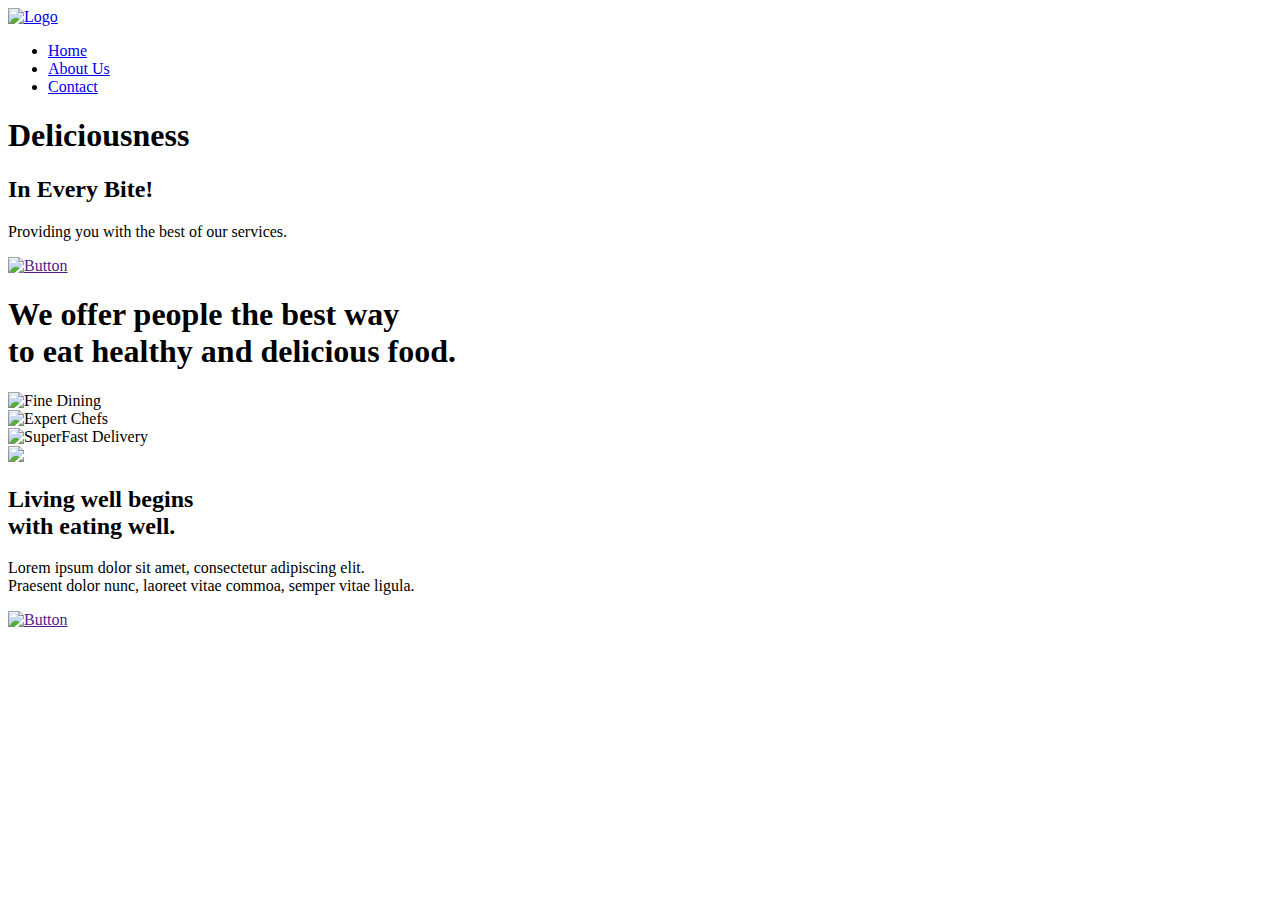
==== index.html @ 7bf6bc27 "update : file structure" ====
<!DOCTYPE html>
<html lang="en">
<head>
    <meta charset="UTF-8">
    <meta http-equiv="X-UA-Compatible" content="IE=edge">
    <meta name="viewport" content="width=device-width, initial-scale=1.0">
   <title> Feastzilla Website Design </title>
    <link rel="stylesheet" href="mystyles.css">
    <link rel="preconnect" href="https://fonts.googleapis.com">
<link rel="preconnect" href="https://fonts.gstatic.com" crossorigin>
<link href="https://fonts.googleapis.com/css2?family=El+Messiri:wght@400;500;600;700&display=swap" rel="stylesheet">
</head>
<body>
    <section class="header">
        <nav>
            <a href="imdex.html"><img src="Images/Logo.png" alt="Logo"></a>
            <div class="nav-links">
                <ul>
                    <li><a href=" ">Home</a></li>
                    <li><a href=" ">About Us</a></li>
                    <li><a href=" ">Contact</a></li>
                </ul>
            </div>
        </nav>
        <div class="text-box">
            <h1>Deliciousness</h1>
            <h2>In Every Bite!</h2>
            <p>Providing you with the best of our services.</p>
            <a href="" class="btn"><img src="Images/Button.png" alt="Button"></a>
        </div>
    </section>
<!------------------------Cards----------------------->
    <section class="cards">
        <h1>We offer people the best way<br>
        to eat healthy and delicious food.</h1>
        
        <div class="row"> 
            <div class="cards-col">
                <img src="Images/card_1.png" alt="Fine Dining"> 
            </div>
            <div class="cards-col">
                <img src="Images/card_2.png" alt="Expert Chefs"> 
            </div>
            <div class="cards-col">
                <img src="Images/Card_3.png" alt="SuperFast Delivery"> 
            </div>
        </div>  
    </section>
<!------------------------About Us--------------------->
    <section>
        <div class="about-picture"><img src="Images/food_2.png"></div>
        <div class="text">
            <h2>Living well begins<br>
        with eating well.</h2>
            <p>Lorem ipsum dolor sit amet, consectetur adipiscing elit.<br>
            Praesent dolor nunc, laoreet vitae commoa, semper vitae ligula.</p>
            <a href="" class="btn"><img src="Images/Button2.png" alt="Button"></a>
        </div>
     </section>
<!------------------------Footer--------------------->
    <section class="footer">
    </section>
</body>
</html>
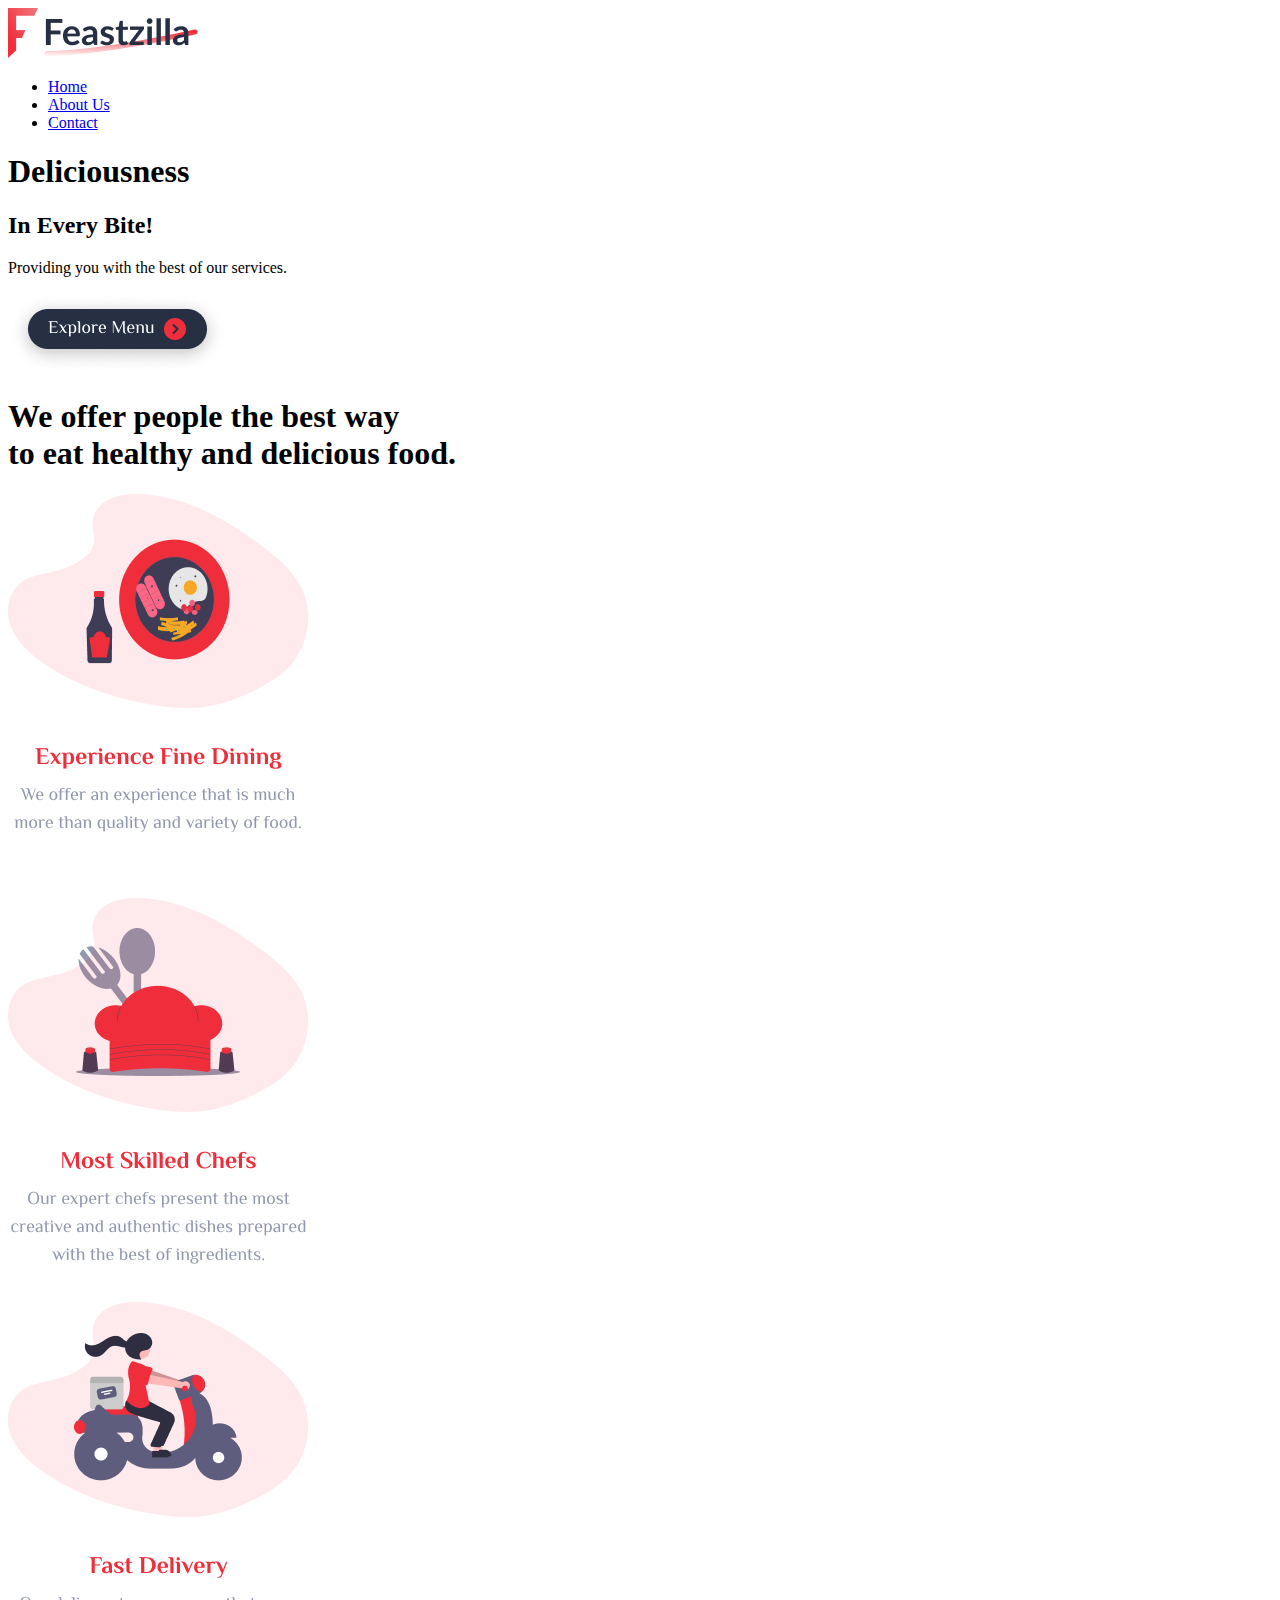
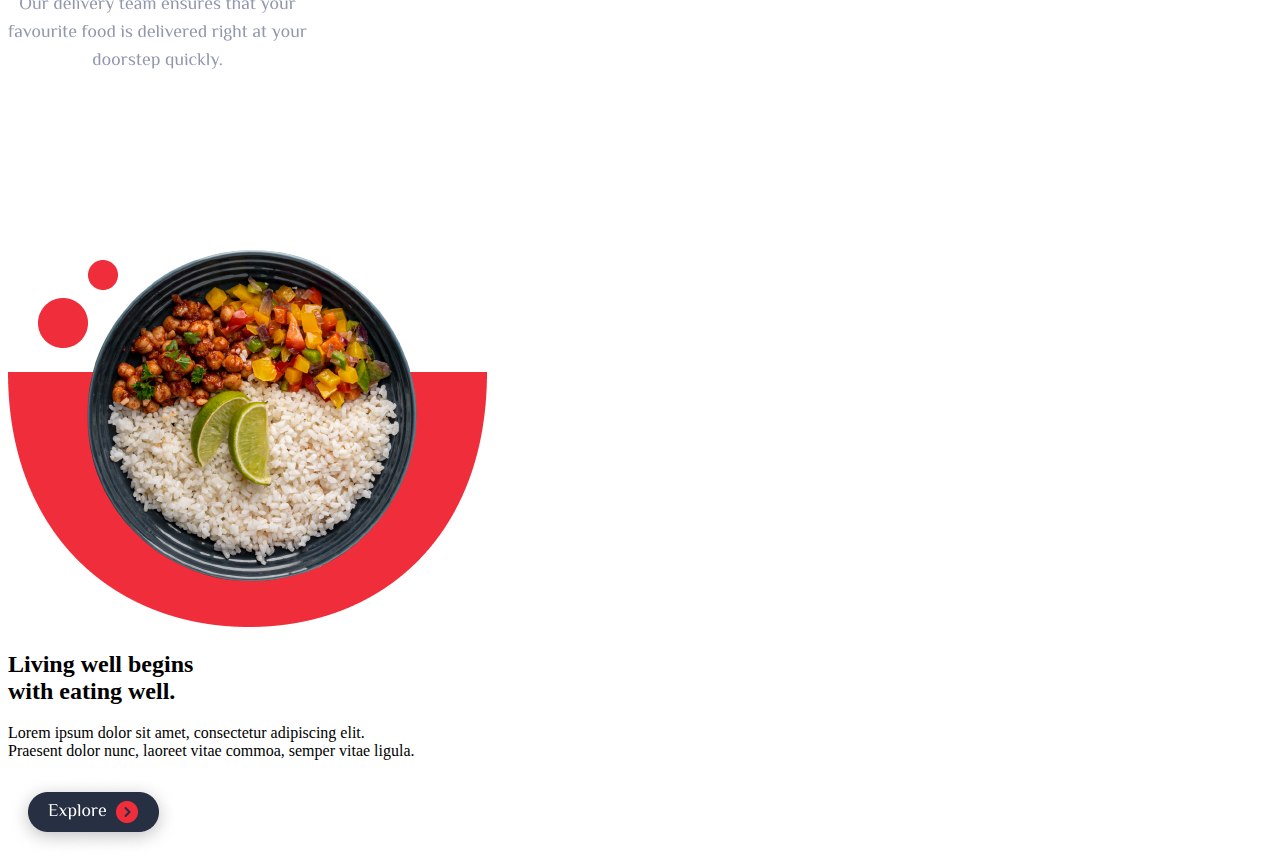
==== commit 4b12b95a: "update : file structure" ====
--- a/index.html
+++ b/index.html
@@ -1,19 +1,21 @@
 <!DOCTYPE html>
 <html lang="en">
+
 <head>
     <meta charset="UTF-8">
     <meta http-equiv="X-UA-Compatible" content="IE=edge">
     <meta name="viewport" content="width=device-width, initial-scale=1.0">
-   <title> Feastzilla Website Design </title>
-    <link rel="stylesheet" href="mystyles.css">
+    <title> Feastzilla Website Design </title>
+    <link rel="stylesheet" href="styles.css">
     <link rel="preconnect" href="https://fonts.googleapis.com">
-<link rel="preconnect" href="https://fonts.gstatic.com" crossorigin>
-<link href="https://fonts.googleapis.com/css2?family=El+Messiri:wght@400;500;600;700&display=swap" rel="stylesheet">
+    <link rel="preconnect" href="https://fonts.gstatic.com" crossorigin>
+    <link href="https://fonts.googleapis.com/css2?family=El+Messiri:wght@400;500;600;700&display=swap" rel="stylesheet">
 </head>
+
 <body>
     <section class="header">
         <nav>
-            <a href="imdex.html"><img src="Images/Logo.png" alt="Logo"></a>
+            <a href="index.html"><img src="Images/Logo.png" alt="Logo"></a>
             <div class="nav-links">
                 <ul>
                     <li><a href=" ">Home</a></li>
@@ -29,36 +31,37 @@
             <a href="" class="btn"><img src="Images/Button.png" alt="Button"></a>
         </div>
     </section>
-<!------------------------Cards----------------------->
+    <!------------------------Cards----------------------->
     <section class="cards">
         <h1>We offer people the best way<br>
-        to eat healthy and delicious food.</h1>
-        
-        <div class="row"> 
+            to eat healthy and delicious food.</h1>
+
+        <div class="row">
             <div class="cards-col">
-                <img src="Images/card_1.png" alt="Fine Dining"> 
+                <img src="Images/card_1.png" alt="Fine Dining">
             </div>
             <div class="cards-col">
-                <img src="Images/card_2.png" alt="Expert Chefs"> 
+                <img src="Images/card_2.png" alt="Expert Chefs">
             </div>
             <div class="cards-col">
-                <img src="Images/Card_3.png" alt="SuperFast Delivery"> 
+                <img src="Images/Card_3.png" alt="SuperFast Delivery">
             </div>
-        </div>  
+        </div>
     </section>
-<!------------------------About Us--------------------->
+    <!------------------------About Us--------------------->
     <section>
         <div class="about-picture"><img src="Images/food_2.png"></div>
         <div class="text">
             <h2>Living well begins<br>
-        with eating well.</h2>
+                with eating well.</h2>
             <p>Lorem ipsum dolor sit amet, consectetur adipiscing elit.<br>
-            Praesent dolor nunc, laoreet vitae commoa, semper vitae ligula.</p>
+                Praesent dolor nunc, laoreet vitae commoa, semper vitae ligula.</p>
             <a href="" class="btn"><img src="Images/Button2.png" alt="Button"></a>
         </div>
-     </section>
-<!------------------------Footer--------------------->
+    </section>
+    <!------------------------Footer--------------------->
     <section class="footer">
     </section>
 </body>
-</html>
+
+</html>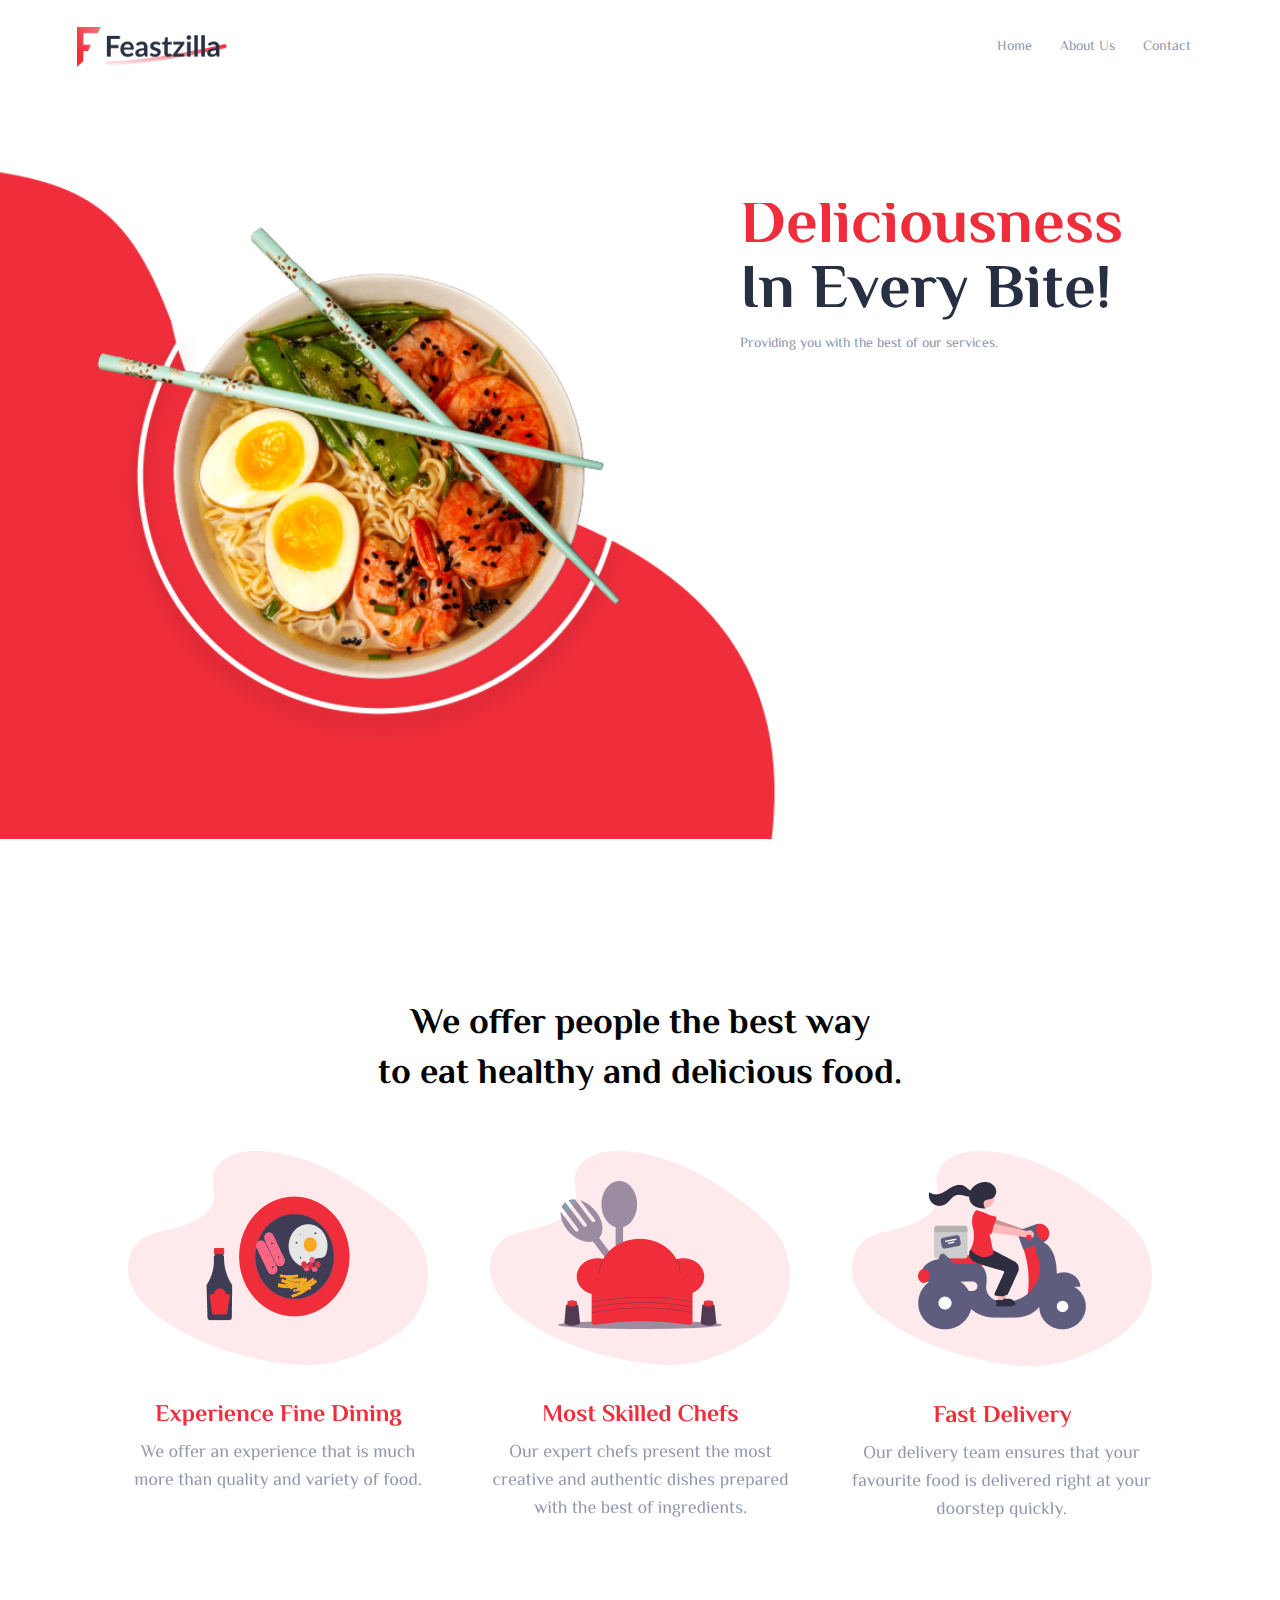
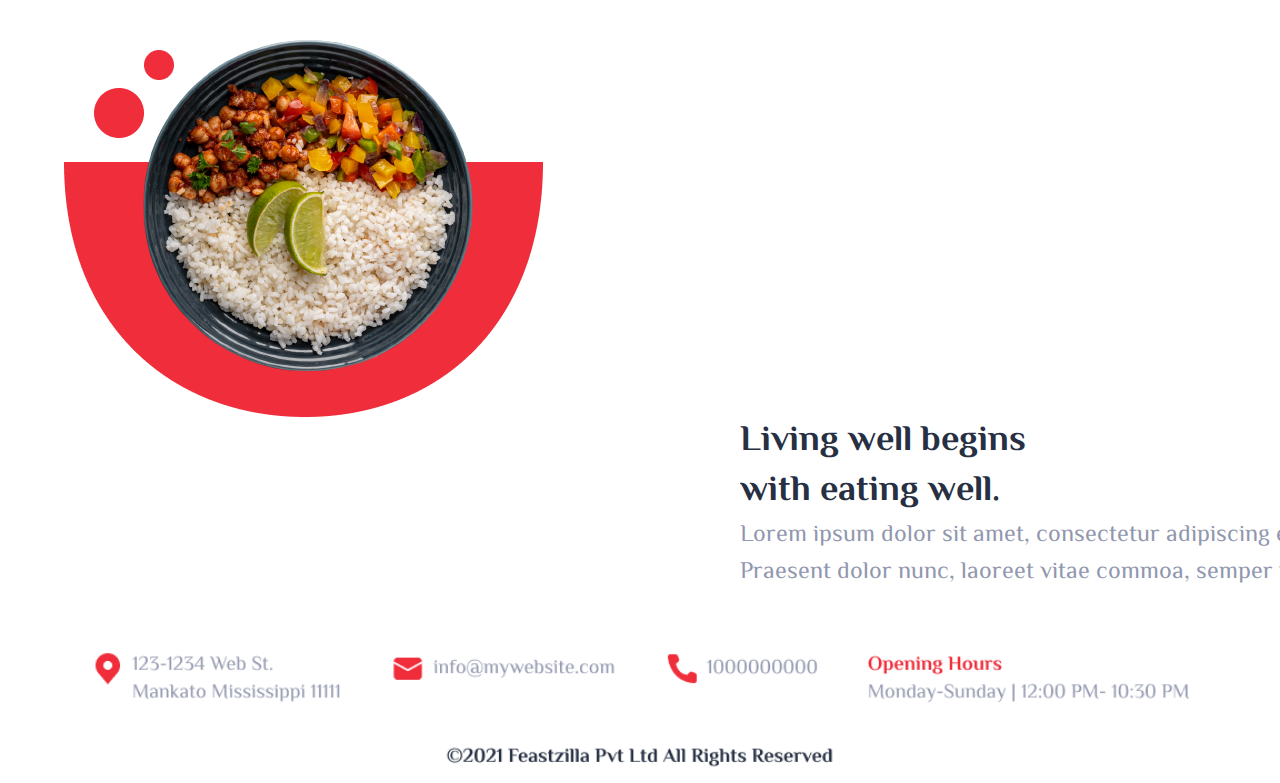
==== commit e06ad746: "update : css import" ====
--- a/index.html
+++ b/index.html
@@ -6,7 +6,7 @@
     <meta http-equiv="X-UA-Compatible" content="IE=edge">
     <meta name="viewport" content="width=device-width, initial-scale=1.0">
     <title> Feastzilla Website Design </title>
-    <link rel="stylesheet" href="styles.css">
+    <link rel="stylesheet" href="./style.css">
     <link rel="preconnect" href="https://fonts.googleapis.com">
     <link rel="preconnect" href="https://fonts.gstatic.com" crossorigin>
     <link href="https://fonts.googleapis.com/css2?family=El+Messiri:wght@400;500;600;700&display=swap" rel="stylesheet">
--- a/style.css
+++ b/style.css
@@ -0,0 +1,147 @@
+/**, *::after, *::before{
+    margin: 0;
+    padding: 0;
+    box-sizing: border-box;
+}
+
+html{
+    scroll-behavior: smooth;
+}
+
+body{
+    font-size: 1rem;
+}*/
+*{
+    margin: 0;
+    padding: 0;
+    font-family: 'El Messiri', sans-serif;
+    overflow-x: hidden;
+}
+.header{
+    min-height: 100vh;
+    width: 100%;
+    background-image: url(Images/vector.png);
+    background-position: left;
+    background-size: contain;
+    background-repeat: no-repeat;
+    position: relative;
+}
+nav{
+    display: flex;
+    padding: 2% 6%;
+    justify-content: space-between;
+    align-items: center;
+}
+nav img{
+    width: 150px;
+}
+
+.nav-links {
+    flex: 1;
+    text-align: right;
+}
+
+.nav-links ul li {
+    list-style: none;
+    display: inline-block;
+    padding: 8px 12px;
+    position: relative;
+}
+.nav-links ul li a{
+    color: #9197AE;
+    text-decoration: none;
+    font-size: 14px;
+}
+.nav-links ul li::after{
+    content: '';
+    width: 0%;
+    height: 2px;
+    background: #F02D3A ;
+    display: block;
+    margin: auto;
+    transition: 0.5s;
+}
+.nav-links ul li:hover::after{
+    width: 100%;
+}
+.text-box {
+    width: 300%;
+    margin-top: 100px;
+    margin-left: 100px;
+    position: relative;
+    top: 50%;
+    left: 50%;
+}
+.text-box h1{
+    font-size: 62px;
+    color: #F02D3A !important;
+    font-weight:bold;
+}
+
+.text-box h2{
+    font-size: 62px;
+    color: #273043 !important;
+    font-weight:bold;
+    line-height: 80px;
+}
+
+.text-box p {
+    /*margin: 10px 0 40px;*/
+    font-size: 14px; 
+    color: #9197AE !important;
+}
+.btn{
+    display: inline-block;
+    position: absolute;
+}
+/* ------Cards------ */
+.cards{
+    margin-top: 3%;
+    width: 80%;
+    margin: auto;
+    text-align: center;
+    padding-top: 100px;
+}
+h1{
+    font-size: 36px;
+    font-weight: bold;
+    line-height: 50px;
+}
+.row{
+    margin-top: 5%;
+    display: flex;
+    justify-content: space-between;
+}
+/* ------About Us------ */
+.about-picture{
+    margin-top: -5%;
+    display: flex;
+    margin-left: 5%;
+}
+.text {
+    width: 300%;
+    margin-left: 100px;
+    position: relative;
+    left: 50%;
+}
+.text h2{
+    font-size: 36px;
+    color: #273043 !important;
+    font-weight:bold;
+    line-height: 50px;
+}
+
+.text p {
+    /*margin: 10px 0 40px;*/
+    font-size: 24px; 
+    color: #9197AE !important;
+}
+.footer{
+    padding-top: 15%;
+    width: 100%;
+    background-image: url(Images/Footer.png);
+    background-position: center;
+    background-size: contain;
+    background-repeat: no-repeat;
+    position: relative;
+}
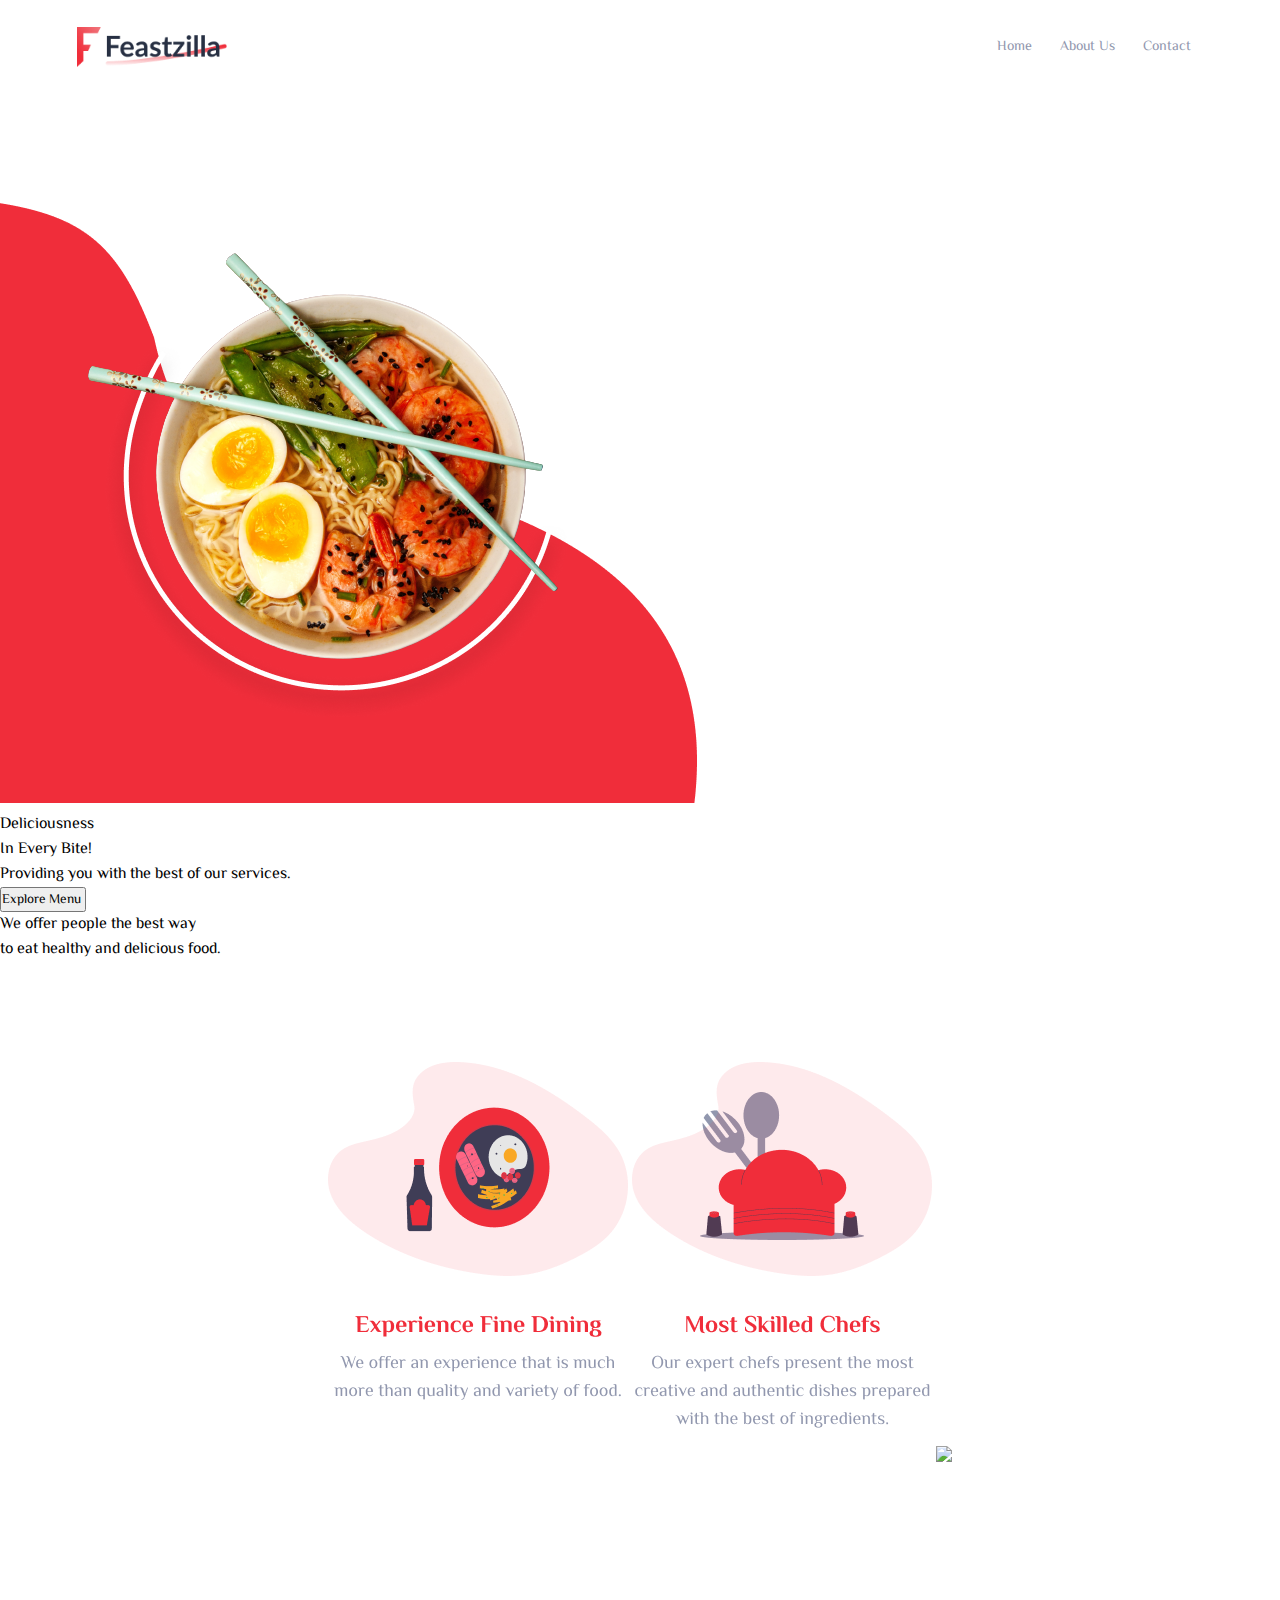
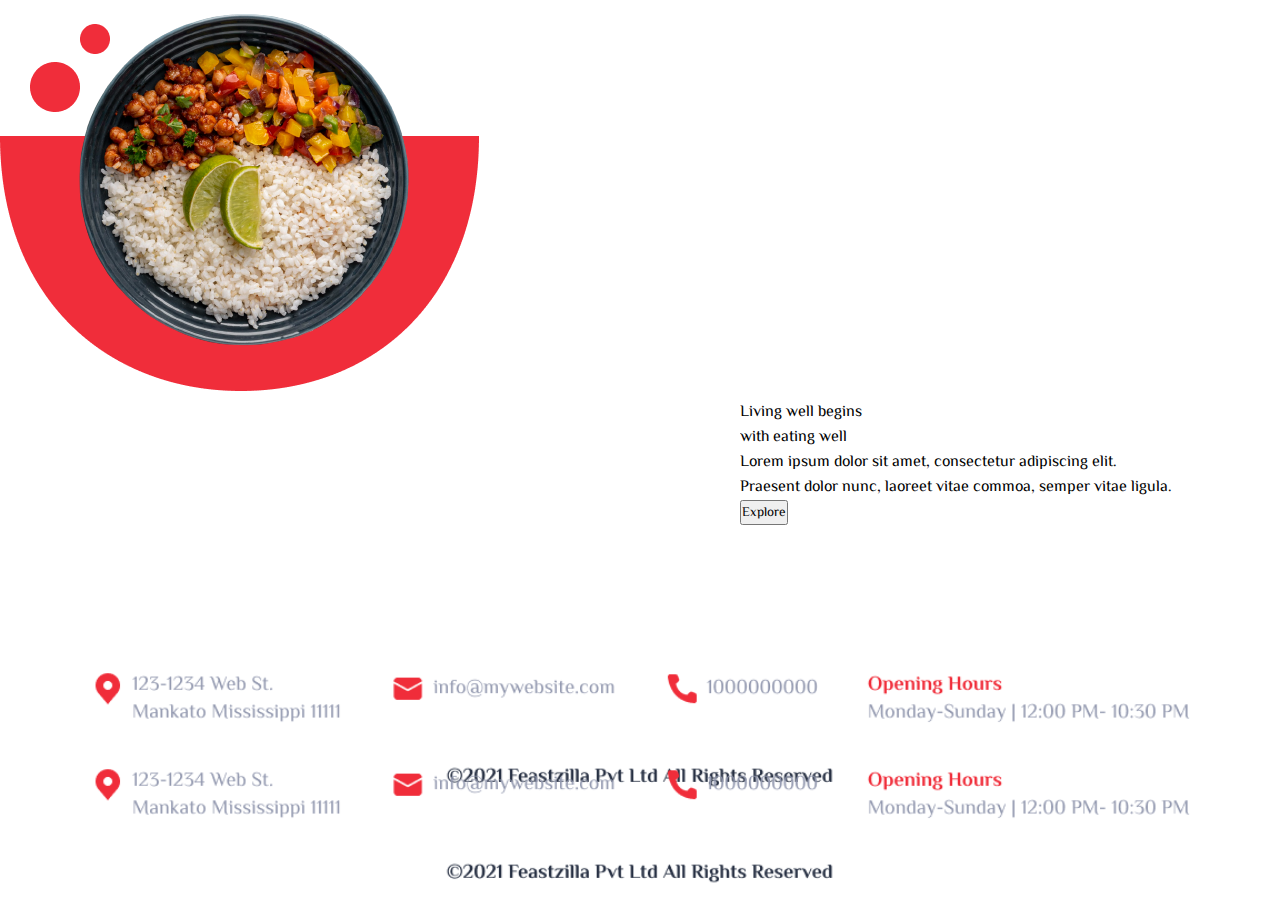
==== commit cf9abe10: "bugfix: Page changes" ====
--- a/index.html
+++ b/index.html
@@ -1,67 +1,80 @@
 <!DOCTYPE html>
 <html lang="en">
+  <head>
+    <meta charset="UTF-8" />
+    <meta http-equiv="X-UA-Compatible" content="IE=edge" />
+    <meta name="viewport" content="width=device-width, initial-scale=1.0" />
+    <title>Feastzilla Website Design</title>
+    <link rel="stylesheet" href="./style.css" />
+    <link rel="preconnect" href="https://fonts.googleapis.com" />
+    <link rel="preconnect" href="https://fonts.gstatic.com" crossorigin />
+    <link
+      href="https://fonts.googleapis.com/css2?family=El+Messiri:wght@400;500;600;700&display=swap"
+      rel="stylesheet"
+    />
+  </head>
 
-<head>
-    <meta charset="UTF-8">
-    <meta http-equiv="X-UA-Compatible" content="IE=edge">
-    <meta name="viewport" content="width=device-width, initial-scale=1.0">
-    <title> Feastzilla Website Design </title>
-    <link rel="stylesheet" href="./style.css">
-    <link rel="preconnect" href="https://fonts.googleapis.com">
-    <link rel="preconnect" href="https://fonts.gstatic.com" crossorigin>
-    <link href="https://fonts.googleapis.com/css2?family=El+Messiri:wght@400;500;600;700&display=swap" rel="stylesheet">
-</head>
+  <body>
+    <!--Navigation-->
+    <header>
+      <nav class="nav root">
+        <a href="#home" class="logo"
+          ><img draggable="false" src="Images/Logo.png" alt="Logo"
+        /></a>
+        <div class="nav-links">
+          <ul>
+            <li><a href="#home">Home</a></li>
+            <li><a href="#about">About Us</a></li>
+            <li><a href="#contact">Contact</a></li>
+          </ul>
+        </div>
+      </nav>
+    </header>
+    <section class="landing" id="home">
+      <div class="hero-image">
+        <img draggable="false" src="./Images/vector.png" alt="" />
+      </div>
+      <div class="hero-text">
+        <div class="primary-text">Deliciousness</div>
+        <div class="primary-text dark">In Every Bite!</div>
+        <div class="secondary-text">
+          Providing you with the best of our services.
+        </div>
+        <button class="hero-button">
+          Explore Menu
+          <img draggable="false" src="./Images/chevron.png" alt="" />
+        </button>
+      </div>
+    </section>
 
-<body>
-    <section class="header">
-        <nav>
-            <a href="index.html"><img src="Images/Logo.png" alt="Logo"></a>
-            <div class="nav-links">
-                <ul>
-                    <li><a href=" ">Home</a></li>
-                    <li><a href=" ">About Us</a></li>
-                    <li><a href=" ">Contact</a></li>
-                </ul>
-            </div>
-        </nav>
-        <div class="text-box">
-            <h1>Deliciousness</h1>
-            <h2>In Every Bite!</h2>
-            <p>Providing you with the best of our services.</p>
-            <a href="" class="btn"><img src="Images/Button.png" alt="Button"></a>
+    <section class="about" id="about">
+      <div class="about-text">
+        <p>We offer people the best way</p>
+        <p>to eat healthy and delicious food.</p>
+      </div>
+      <div class="cards">
+        <img draggable="false" class="img" src="./Images/card_1.png" />
+        <img draggable="false" class="img" src="./Images/card_2.png" />
+        <img draggable="false" class="img" src="./Images/card_3.png" />
+      </div>
+    </section>
+
+    <section class="contact" id="contact">
+      <div class="image">
+        <img draggable="false" src="./Images/food_2.png" alt="" />
+      </div>
+      <div class="text">
+        <div class="primary-text">Living well begins</div>
+        <div class="primary-text dark">with eating well</div>
+        <div class="secondary-text">
+          Lorem ipsum dolor sit amet, consectetur adipiscing elit.<br />
+          Praesent dolor nunc, laoreet vitae commoa, semper vitae ligula.
         </div>
+        <button class="hero-button">
+          Explore<img draggable="false" src="./Images/chevron.png" alt="" />
+        </button>
+      </div>
+      <img draggable="false" src="./Images/Footer.png" alt="" class="footer" />
     </section>
-    <!------------------------Cards----------------------->
-    <section class="cards">
-        <h1>We offer people the best way<br>
-            to eat healthy and delicious food.</h1>
-
-        <div class="row">
-            <div class="cards-col">
-                <img src="Images/card_1.png" alt="Fine Dining">
-            </div>
-            <div class="cards-col">
-                <img src="Images/card_2.png" alt="Expert Chefs">
-            </div>
-            <div class="cards-col">
-                <img src="Images/Card_3.png" alt="SuperFast Delivery">
-            </div>
-        </div>
-    </section>
-    <!------------------------About Us--------------------->
-    <section>
-        <div class="about-picture"><img src="Images/food_2.png"></div>
-        <div class="text">
-            <h2>Living well begins<br>
-                with eating well.</h2>
-            <p>Lorem ipsum dolor sit amet, consectetur adipiscing elit.<br>
-                Praesent dolor nunc, laoreet vitae commoa, semper vitae ligula.</p>
-            <a href="" class="btn"><img src="Images/Button2.png" alt="Button"></a>
-        </div>
-    </section>
-    <!------------------------Footer--------------------->
-    <section class="footer">
-    </section>
-</body>
-
-</html>+  </body>
+</html>
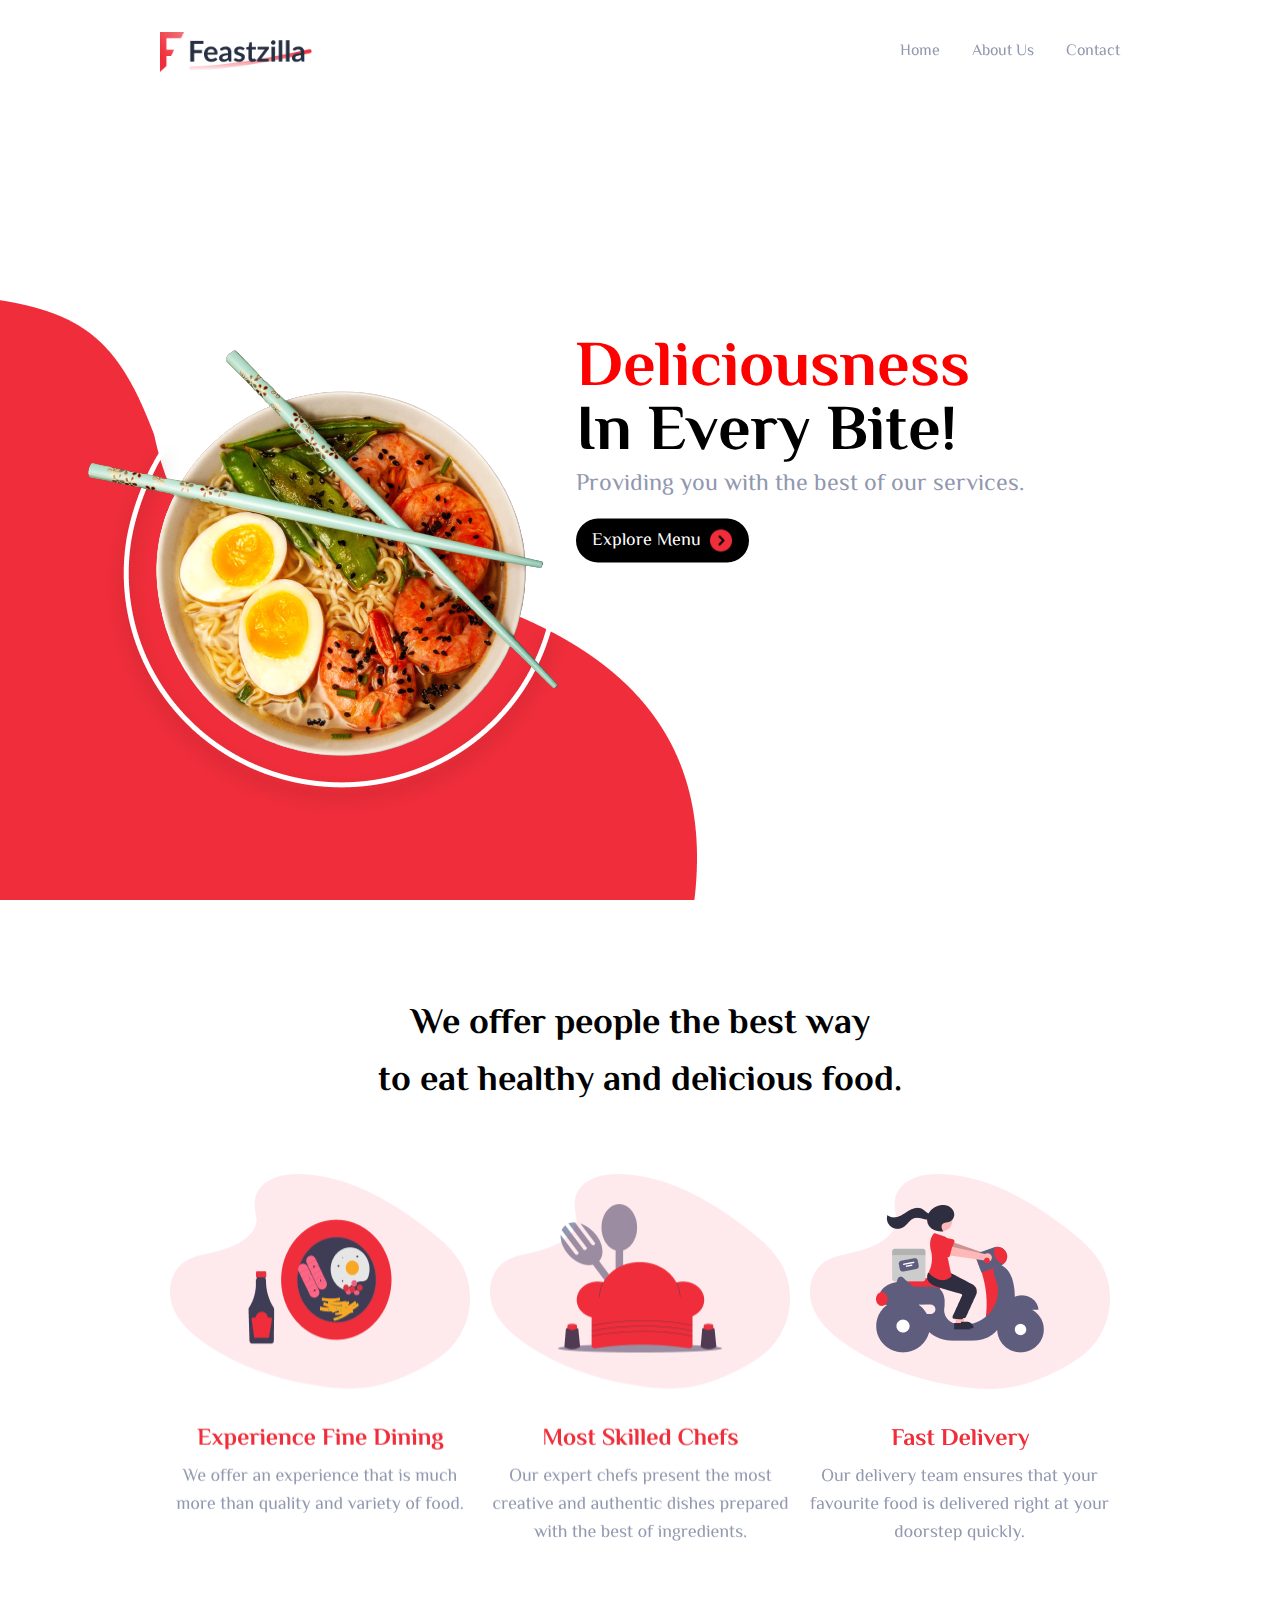
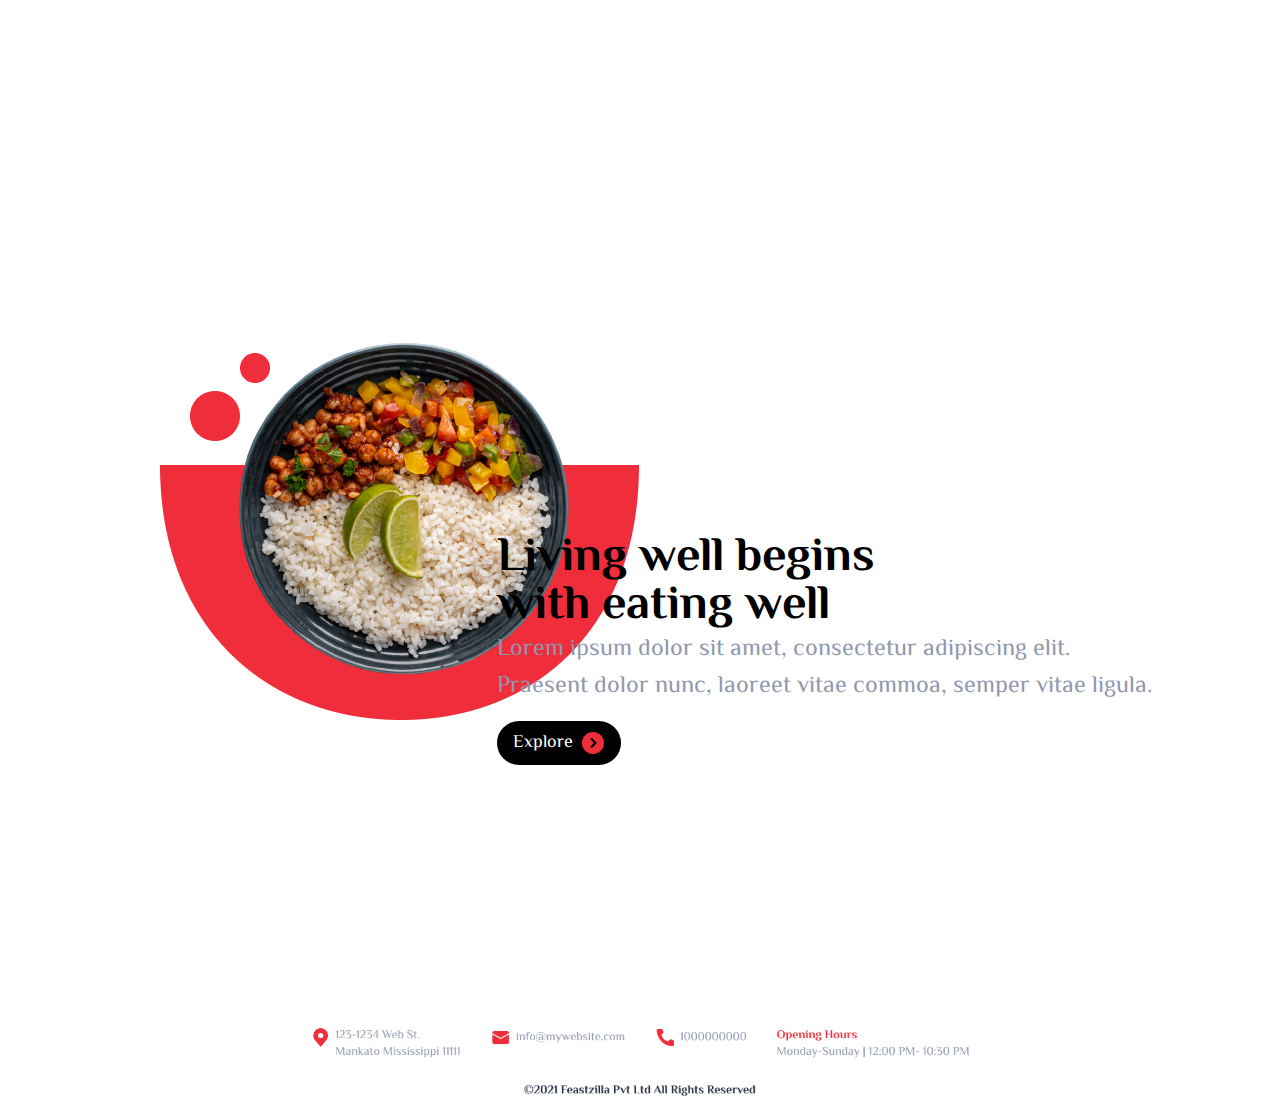
==== commit 856b3083: "bugfix : image issue resolved" ====
--- a/index.html
+++ b/index.html
@@ -55,7 +55,7 @@
       <div class="cards">
         <img draggable="false" class="img" src="./Images/card_1.png" />
         <img draggable="false" class="img" src="./Images/card_2.png" />
-        <img draggable="false" class="img" src="./Images/card_3.png" />
+        <img draggable="false" class="img" src="./Images/Card_3.png" />
       </div>
     </section>
 
--- a/style.css
+++ b/style.css
@@ -1,147 +1,191 @@
-/**, *::after, *::before{
-    margin: 0;
-    padding: 0;
-    box-sizing: border-box;
+*,
+*::after,
+*::before {
+  margin: 0;
+  padding: 0;
+  box-sizing: border-box;
+  font-family: "El Messiri", sans-serif;
 }
 
-html{
-    scroll-behavior: smooth;
+html {
+  scroll-behavior: smooth;
+  overflow-x: hidden;
+  -moz-user-select: none;
+  user-select: none;
 }
 
-body{
-    font-size: 1rem;
-}*/
-*{
-    margin: 0;
-    padding: 0;
-    font-family: 'El Messiri', sans-serif;
-    overflow-x: hidden;
+/* Basic */
+li {
+  list-style-type: none;
 }
-.header{
-    min-height: 100vh;
-    width: 100%;
-    background-image: url(Images/vector.png);
-    background-position: left;
-    background-size: contain;
-    background-repeat: no-repeat;
-    position: relative;
-}
-nav{
-    display: flex;
-    padding: 2% 6%;
-    justify-content: space-between;
-    align-items: center;
-}
-nav img{
-    width: 150px;
+a {
+  text-decoration: none;
+  color: #9197ae;
 }
 
-.nav-links {
-    flex: 1;
-    text-align: right;
+::-webkit-scrollbar {
+  width: 8px;
 }
 
-.nav-links ul li {
-    list-style: none;
-    display: inline-block;
-    padding: 8px 12px;
-    position: relative;
-}
-.nav-links ul li a{
-    color: #9197AE;
-    text-decoration: none;
-    font-size: 14px;
-}
-.nav-links ul li::after{
-    content: '';
-    width: 0%;
-    height: 2px;
-    background: #F02D3A ;
-    display: block;
-    margin: auto;
-    transition: 0.5s;
-}
-.nav-links ul li:hover::after{
-    width: 100%;
-}
-.text-box {
-    width: 300%;
-    margin-top: 100px;
-    margin-left: 100px;
-    position: relative;
-    top: 50%;
-    left: 50%;
-}
-.text-box h1{
-    font-size: 62px;
-    color: #F02D3A !important;
-    font-weight:bold;
+/* Track */
+::-webkit-scrollbar-track {
+  background: rgba(256, 256, 256, 1);
 }
 
-.text-box h2{
-    font-size: 62px;
-    color: #273043 !important;
-    font-weight:bold;
-    line-height: 80px;
+/* Handle */
+::-webkit-scrollbar-thumb {
+  background: #888;
+  border-radius: 4px;
 }
 
-.text-box p {
-    /*margin: 10px 0 40px;*/
-    font-size: 14px; 
-    color: #9197AE !important;
-}
-.btn{
-    display: inline-block;
-    position: absolute;
-}
-/* ------Cards------ */
-.cards{
-    margin-top: 3%;
-    width: 80%;
-    margin: auto;
-    text-align: center;
-    padding-top: 100px;
-}
-h1{
-    font-size: 36px;
-    font-weight: bold;
-    line-height: 50px;
-}
-.row{
-    margin-top: 5%;
-    display: flex;
-    justify-content: space-between;
-}
-/* ------About Us------ */
-.about-picture{
-    margin-top: -5%;
-    display: flex;
-    margin-left: 5%;
-}
-.text {
-    width: 300%;
-    margin-left: 100px;
-    position: relative;
-    left: 50%;
-}
-.text h2{
-    font-size: 36px;
-    color: #273043 !important;
-    font-weight:bold;
-    line-height: 50px;
+/* Handle on hover */
+::-webkit-scrollbar-thumb:hover {
+  background: #555;
 }
 
-.text p {
-    /*margin: 10px 0 40px;*/
-    font-size: 24px; 
-    color: #9197AE !important;
+/*Header*/
+header {
+  position: fixed;
+  top: 0rem;
+  width: 100vw;
+  margin-top: 2rem;
+  z-index: 100;
 }
-.footer{
-    padding-top: 15%;
-    width: 100%;
-    background-image: url(Images/Footer.png);
-    background-position: center;
-    background-size: contain;
-    background-repeat: no-repeat;
-    position: relative;
+.root {
+  margin: 0 10rem;
 }
+.nav {
+  display: flex;
+  justify-content: space-between;
+  align-items: center;
+}
+.nav-links ul {
+  display: flex;
+}
+.nav-links ul li:not(:first-child) {
+  margin-left: 2rem;
+}
+.nav-links ul li::after {
+  content: "";
+  width: 0%;
+  height: 2px;
+  background: #f02d3a;
+  display: block;
+  margin: auto;
+  transition: 0.5s;
+}
+.nav-links ul li:hover::after {
+  width: 100%;
+}
+/* .active::after {
+  width: 100% !important;
+} */
+.logo {
+  display: flex;
+  align-items: center;
+  justify-content: center;
+}
+.logo img {
+  height: 40px;
+}
+
+/*Landing Page*/
+.landing {
+  width: 100vw;
+  height: 100vh;
+  position: relative;
+  z-index: 10;
+  display: flex;
+}
+.landing .hero-image img {
+  position: absolute;
+  left: 0;
+  bottom: 0;
+}
+
+.hero-text {
+  color: black;
+  position: absolute;
+  right: 20%;
+  top: 50%;
+  transform: translateY(-50%);
+}
+
+.primary-text {
+  color: red;
+  font-size: 64px;
+  line-height: 64px;
+  font-weight: bold;
+}
+.secondary-text {
+  color: #9197ae;
+  font-size: 1.5rem;
+}
+.dark {
+  color: #000000;
+}
+.hero-button {
+  color: white;
+  background-color: black;
+  outline: none;
+  border: none;
+  border-radius: 30px;
+  padding: 0.5rem 1rem;
+  display: flex;
+  align-items: center;
+  font-size: 1.125rem;
+  margin-top: 1rem;
+}
+.hero-button img {
+  margin-left: 0.5rem;
+}
+
+.about {
+  min-height: 100vh;
+  width: 100vw;
+  display: flex;
+  flex-direction: column;
+  padding: 0 10rem;
+  padding-top: 6rem;
+}
+
+.about-text {
+  font-size: 36px;
+  text-align: center;
+  font-weight: bold;
+}
+
+.cards {
+  display: flex;
+  flex-direction: row;
+  justify-content: space-around;
+  margin-top: 4rem;
+}
+
+/*Contact*/
+.contact {
+  min-height: 100vh;
+  width: 100vw;
+  display: flex;
+  position: relative;
+  padding: 0 10rem;
+}
+.contact .text {
+  position: absolute;
+  right: 10%;
+  top: 50%;
+  transform: translateY(-50%);
+}
+.contact .text .primary-text {
+  font-size: 48px;
+  line-height: 48px;
+  color: #000000;
+}
+.footer {
+  position: absolute;
+  bottom: 0;
+  left: 50%;
+  transform: translateX(-50%);
+  width: 60%;
+
+}
